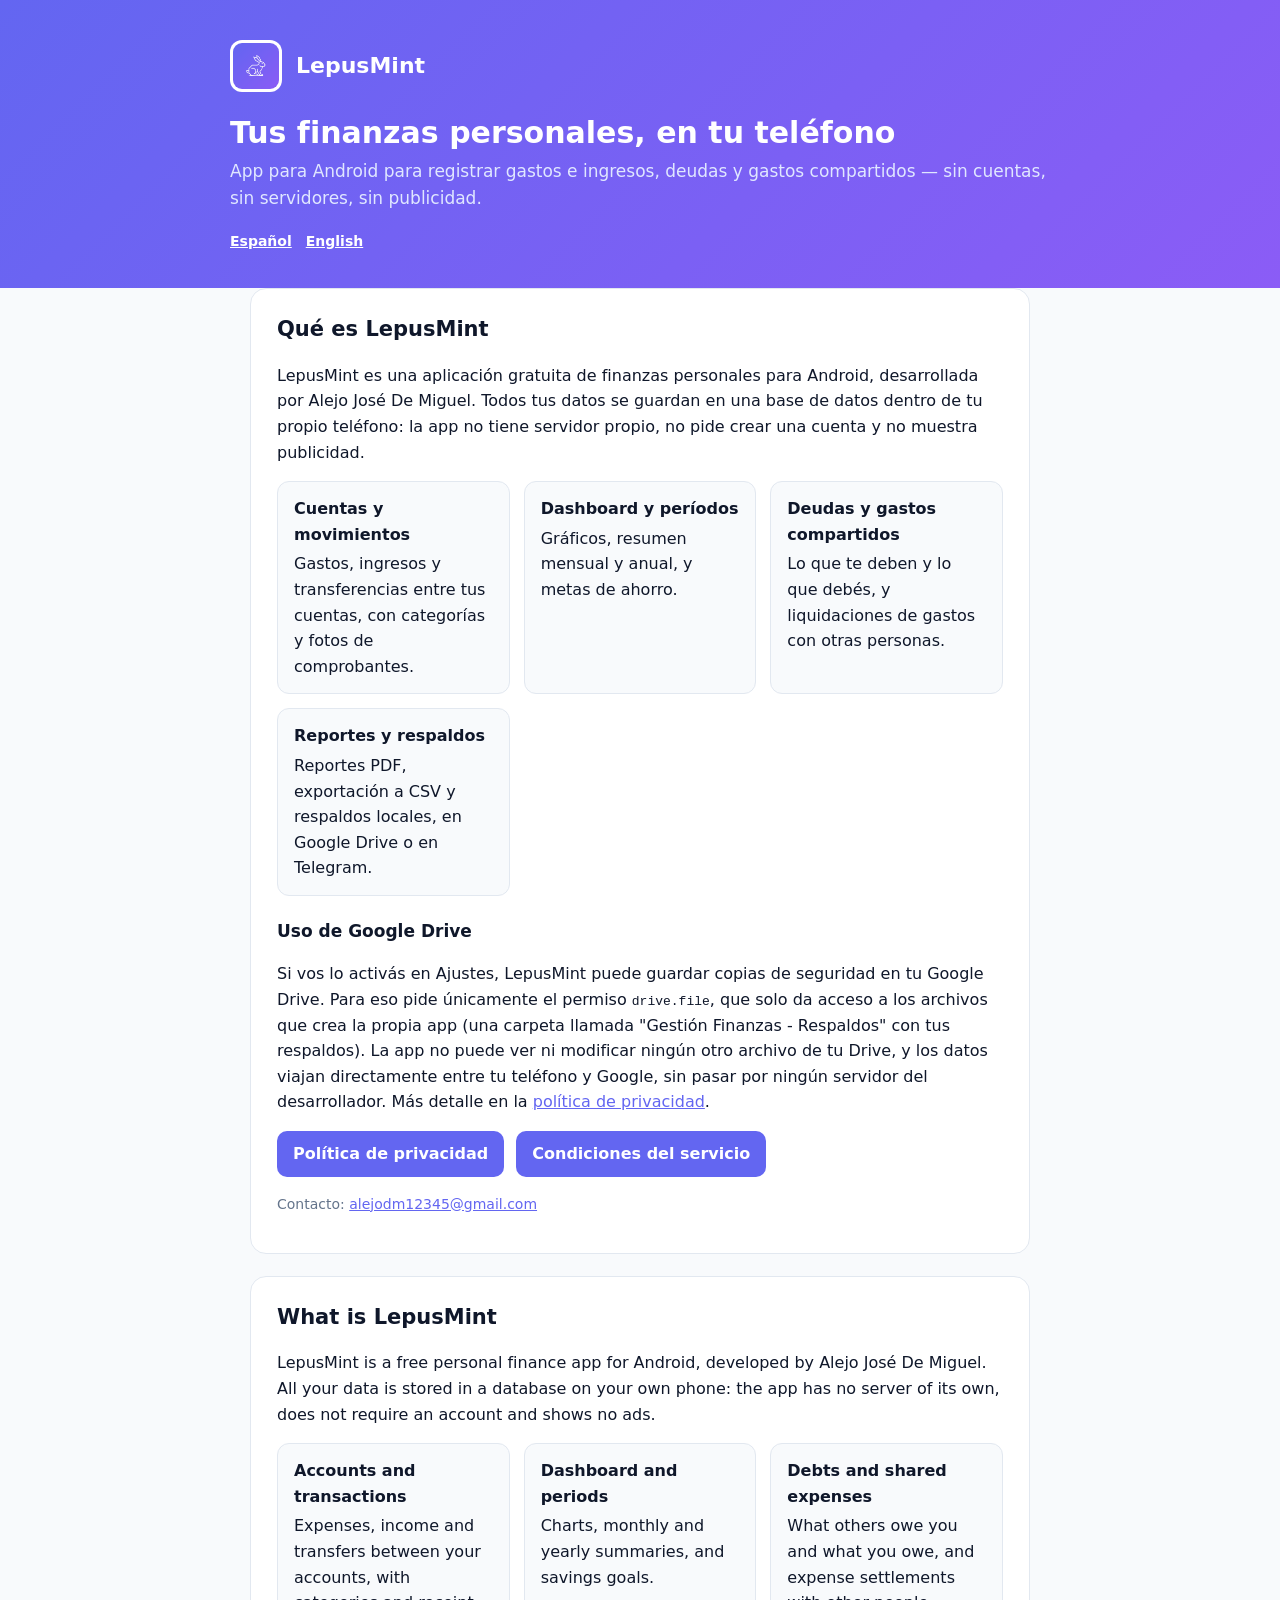
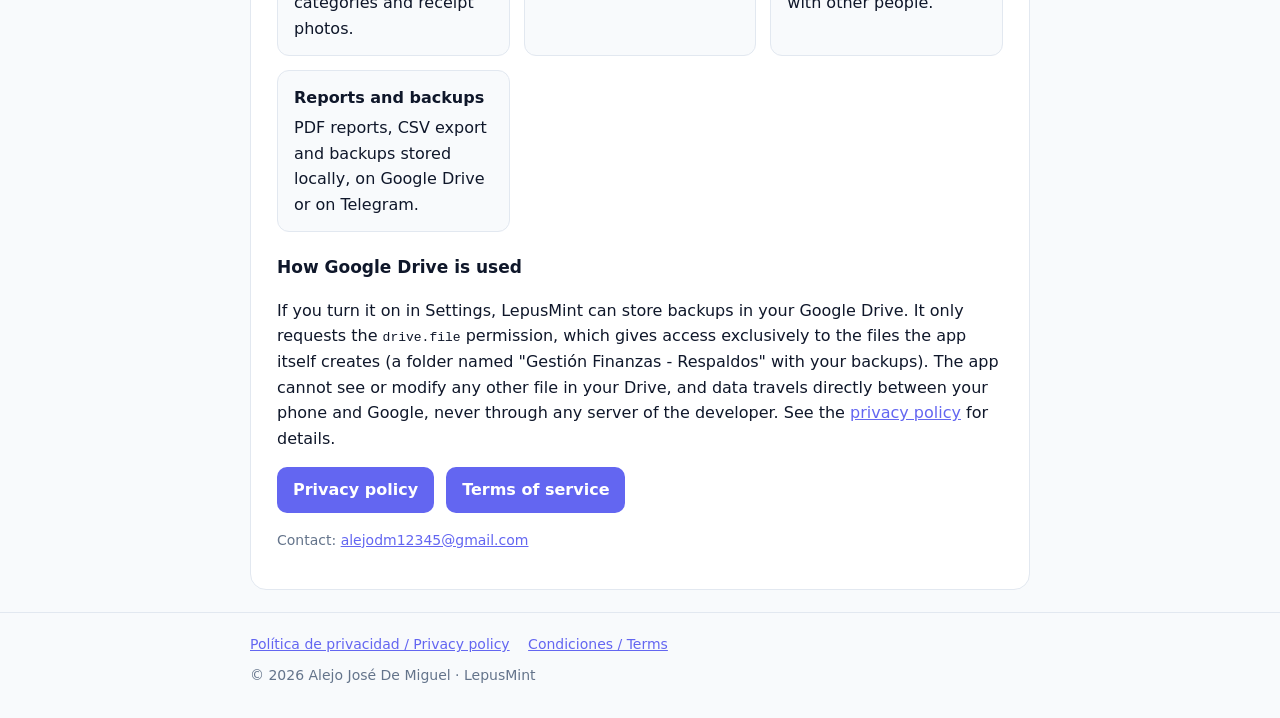
==== index.html @ 1aad2ca0 "Sitio de LepusMint: página principal, política de privacidad y condiciones" ====
<!DOCTYPE html>
<html lang="es">
<head>
  <meta charset="utf-8">
  <meta name="viewport" content="width=device-width, initial-scale=1">
  <title>LepusMint — Finanzas personales</title>
  <meta name="description" content="LepusMint es una app de finanzas personales para Android: cuentas, movimientos, deudas, gastos compartidos y respaldos, con todos tus datos guardados en tu propio teléfono.">
  <link rel="icon" href="lepusmint-logo.png">
  <link rel="stylesheet" href="style.css">
</head>
<body>
  <header>
    <div class="wrap">
      <a class="brand" href="./"><img src="lepusmint-logo.png" alt="LepusMint"><span>LepusMint</span></a>
      <h1>Tus finanzas personales, en tu teléfono</h1>
      <p>App para Android para registrar gastos e ingresos, deudas y gastos compartidos — sin cuentas, sin servidores, sin publicidad.</p>
      <nav class="lang"><a href="#es">Español</a><a href="#en">English</a></nav>
    </div>
  </header>

  <main class="wrap">
    <section class="card" id="es">
      <h2>Qué es LepusMint</h2>
      <p>
        LepusMint es una aplicación gratuita de finanzas personales para Android, desarrollada por
        Alejo José De Miguel. Todos tus datos se guardan en una base de datos dentro de tu propio
        teléfono: la app no tiene servidor propio, no pide crear una cuenta y no muestra publicidad.
      </p>
      <div class="features">
        <div class="feature"><strong>Cuentas y movimientos</strong>Gastos, ingresos y transferencias entre tus cuentas, con categorías y fotos de comprobantes.</div>
        <div class="feature"><strong>Dashboard y períodos</strong>Gráficos, resumen mensual y anual, y metas de ahorro.</div>
        <div class="feature"><strong>Deudas y gastos compartidos</strong>Lo que te deben y lo que debés, y liquidaciones de gastos con otras personas.</div>
        <div class="feature"><strong>Reportes y respaldos</strong>Reportes PDF, exportación a CSV y respaldos locales, en Google Drive o en Telegram.</div>
      </div>

      <h3>Uso de Google Drive</h3>
      <p>
        Si vos lo activás en Ajustes, LepusMint puede guardar copias de seguridad en tu Google Drive.
        Para eso pide únicamente el permiso <code>drive.file</code>, que solo da acceso a los archivos
        que crea la propia app (una carpeta llamada "Gestión Finanzas - Respaldos" con tus respaldos).
        La app no puede ver ni modificar ningún otro archivo de tu Drive, y los datos viajan
        directamente entre tu teléfono y Google, sin pasar por ningún servidor del desarrollador.
        Más detalle en la <a href="privacy.html">política de privacidad</a>.
      </p>

      <div class="links">
        <a href="privacy.html">Política de privacidad</a>
        <a href="terms.html">Condiciones del servicio</a>
      </div>
      <p class="muted" style="margin-top:16px;">Contacto: <a href="mailto:alejodm12345@gmail.com">alejodm12345@gmail.com</a></p>
    </section>

    <section class="card" id="en">
      <h2>What is LepusMint</h2>
      <p>
        LepusMint is a free personal finance app for Android, developed by Alejo José De Miguel. All
        your data is stored in a database on your own phone: the app has no server of its own, does
        not require an account and shows no ads.
      </p>
      <div class="features">
        <div class="feature"><strong>Accounts and transactions</strong>Expenses, income and transfers between your accounts, with categories and receipt photos.</div>
        <div class="feature"><strong>Dashboard and periods</strong>Charts, monthly and yearly summaries, and savings goals.</div>
        <div class="feature"><strong>Debts and shared expenses</strong>What others owe you and what you owe, and expense settlements with other people.</div>
        <div class="feature"><strong>Reports and backups</strong>PDF reports, CSV export and backups stored locally, on Google Drive or on Telegram.</div>
      </div>

      <h3>How Google Drive is used</h3>
      <p>
        If you turn it on in Settings, LepusMint can store backups in your Google Drive. It only
        requests the <code>drive.file</code> permission, which gives access exclusively to the files
        the app itself creates (a folder named "Gestión Finanzas - Respaldos" with your backups). The
        app cannot see or modify any other file in your Drive, and data travels directly between your
        phone and Google, never through any server of the developer. See the
        <a href="privacy.html#en">privacy policy</a> for details.
      </p>

      <div class="links">
        <a href="privacy.html#en">Privacy policy</a>
        <a href="terms.html#en">Terms of service</a>
      </div>
      <p class="muted" style="margin-top:16px;">Contact: <a href="mailto:alejodm12345@gmail.com">alejodm12345@gmail.com</a></p>
    </section>
  </main>

  <footer>
    <div class="wrap">
      <a href="privacy.html">Política de privacidad / Privacy policy</a>
      <a href="terms.html">Condiciones / Terms</a>
      <div style="margin-top:8px;">© 2026 Alejo José De Miguel · LepusMint</div>
    </div>
  </footer>
</body>
</html>
---- style.css ----
:root {
  --primary: #6366f1;
  --tertiary: #8b5cf6;
  --text: #0f172a;
  --muted: #64748b;
  --border: #e2e8f0;
  --bg: #f8fafc;
  --card: #ffffff;
}

* { box-sizing: border-box; }

body {
  margin: 0;
  font-family: system-ui, -apple-system, "Segoe UI", Roboto, Helvetica, Arial, sans-serif;
  color: var(--text);
  background: var(--bg);
  line-height: 1.6;
}

header {
  background: linear-gradient(135deg, var(--primary), var(--tertiary));
  color: #fff;
  padding: 40px 20px 36px;
}

.wrap {
  max-width: 820px;
  margin: 0 auto;
  padding: 0 20px;
}

header .wrap { padding: 0; }

.brand {
  display: flex;
  align-items: center;
  gap: 14px;
  text-decoration: none;
  color: #fff;
}

.brand img {
  width: 52px;
  height: 52px;
  border-radius: 12px;
  background: #fff;
  padding: 3px;
}

.brand span { font-size: 22px; font-weight: 700; }

header h1 { font-size: 30px; margin: 22px 0 6px; line-height: 1.25; }
header p { margin: 0; color: #e0e7ff; font-size: 17px; }

nav.lang {
  margin-top: 18px;
  font-size: 14px;
}
nav.lang a { color: #fff; font-weight: 600; margin-right: 14px; }

main { padding: 32px 0 48px; }

section.card {
  background: var(--card);
  border: 1px solid var(--border);
  border-radius: 16px;
  padding: 24px 26px;
  margin-bottom: 22px;
}

h2 { font-size: 21px; margin: 0 0 12px; }
h3 { font-size: 17px; margin: 22px 0 6px; }

ul { padding-left: 22px; }
li { margin-bottom: 6px; }

a { color: var(--primary); }

.features {
  display: grid;
  grid-template-columns: repeat(auto-fit, minmax(220px, 1fr));
  gap: 14px;
  margin-top: 14px;
}

.feature {
  border: 1px solid var(--border);
  border-radius: 12px;
  padding: 14px 16px;
  background: var(--bg);
}
.feature strong { display: block; margin-bottom: 4px; }

.muted { color: var(--muted); font-size: 14px; }

.links {
  display: flex;
  flex-wrap: wrap;
  gap: 12px;
  margin-top: 8px;
}
.links a {
  display: inline-block;
  padding: 10px 16px;
  border-radius: 10px;
  background: var(--primary);
  color: #fff;
  text-decoration: none;
  font-weight: 600;
}

footer {
  border-top: 1px solid var(--border);
  padding: 20px 0 32px;
  color: var(--muted);
  font-size: 14px;
}
footer a { margin-right: 14px; }
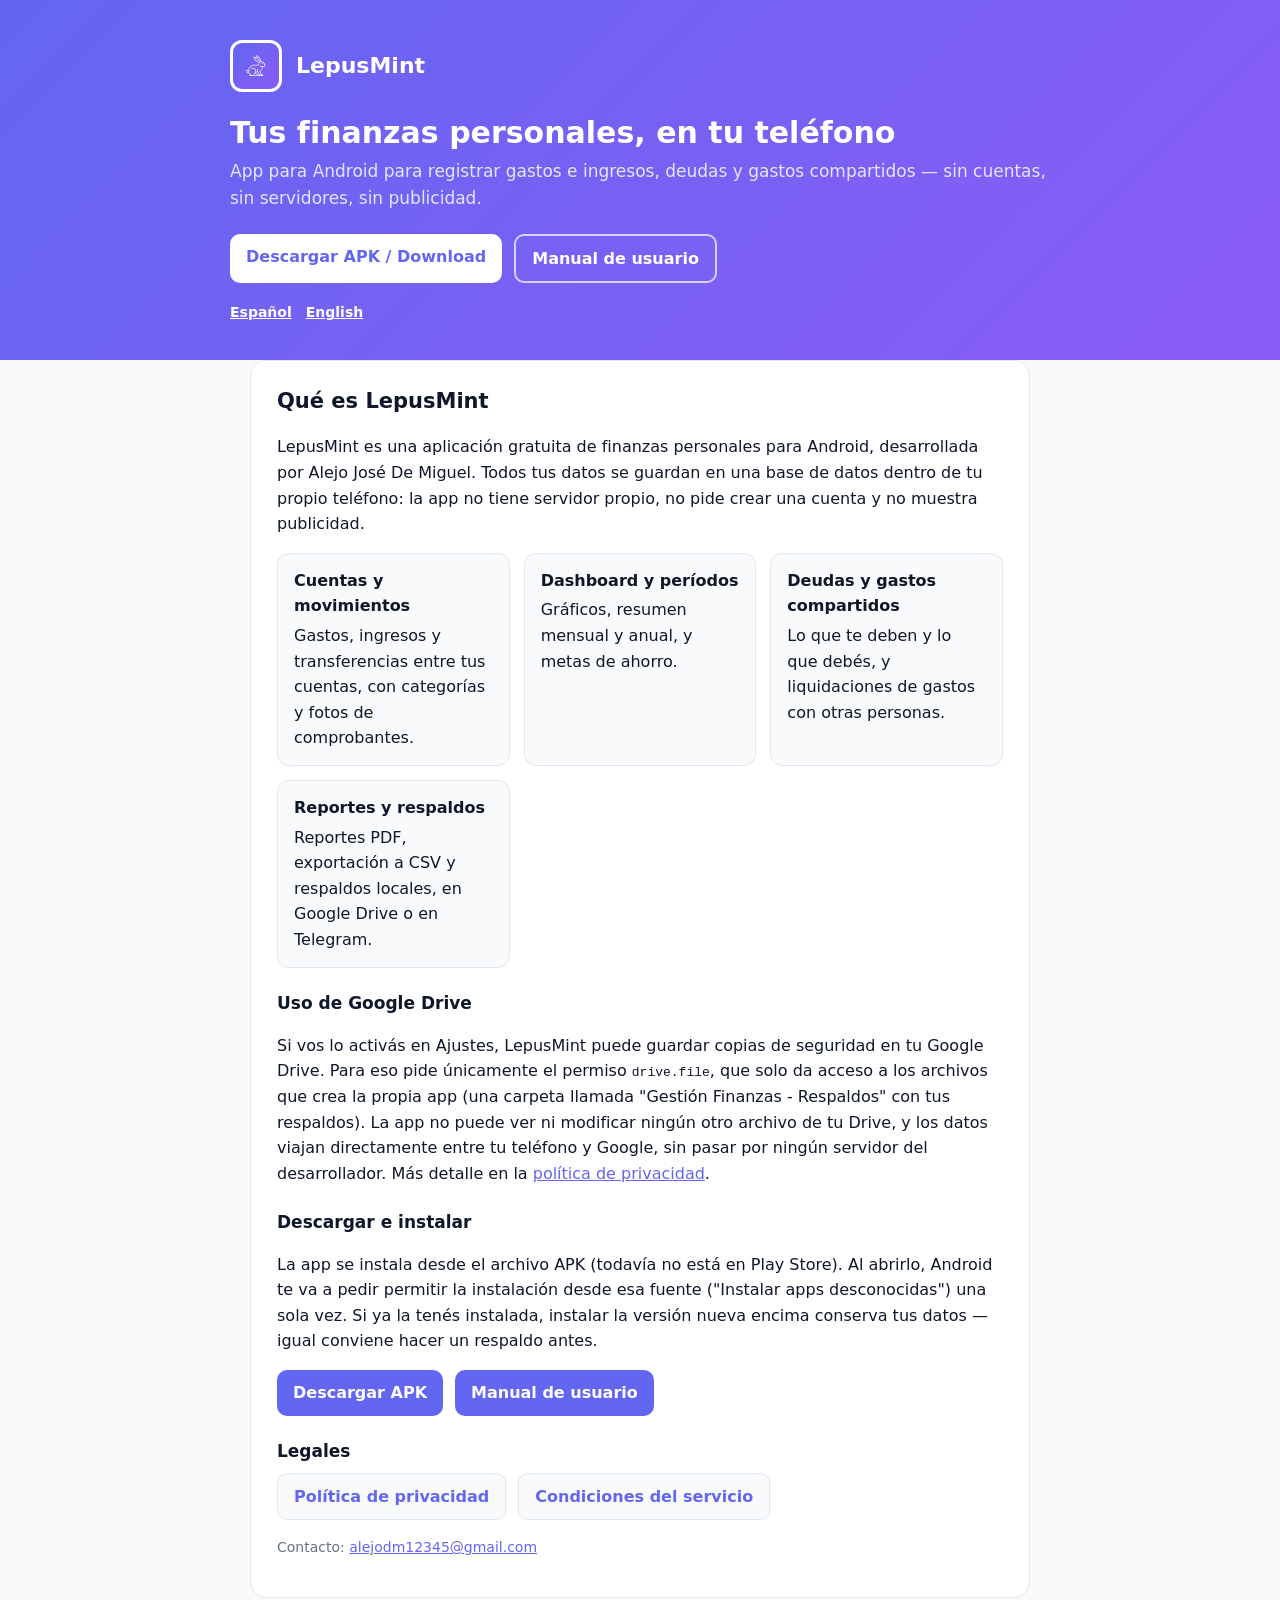
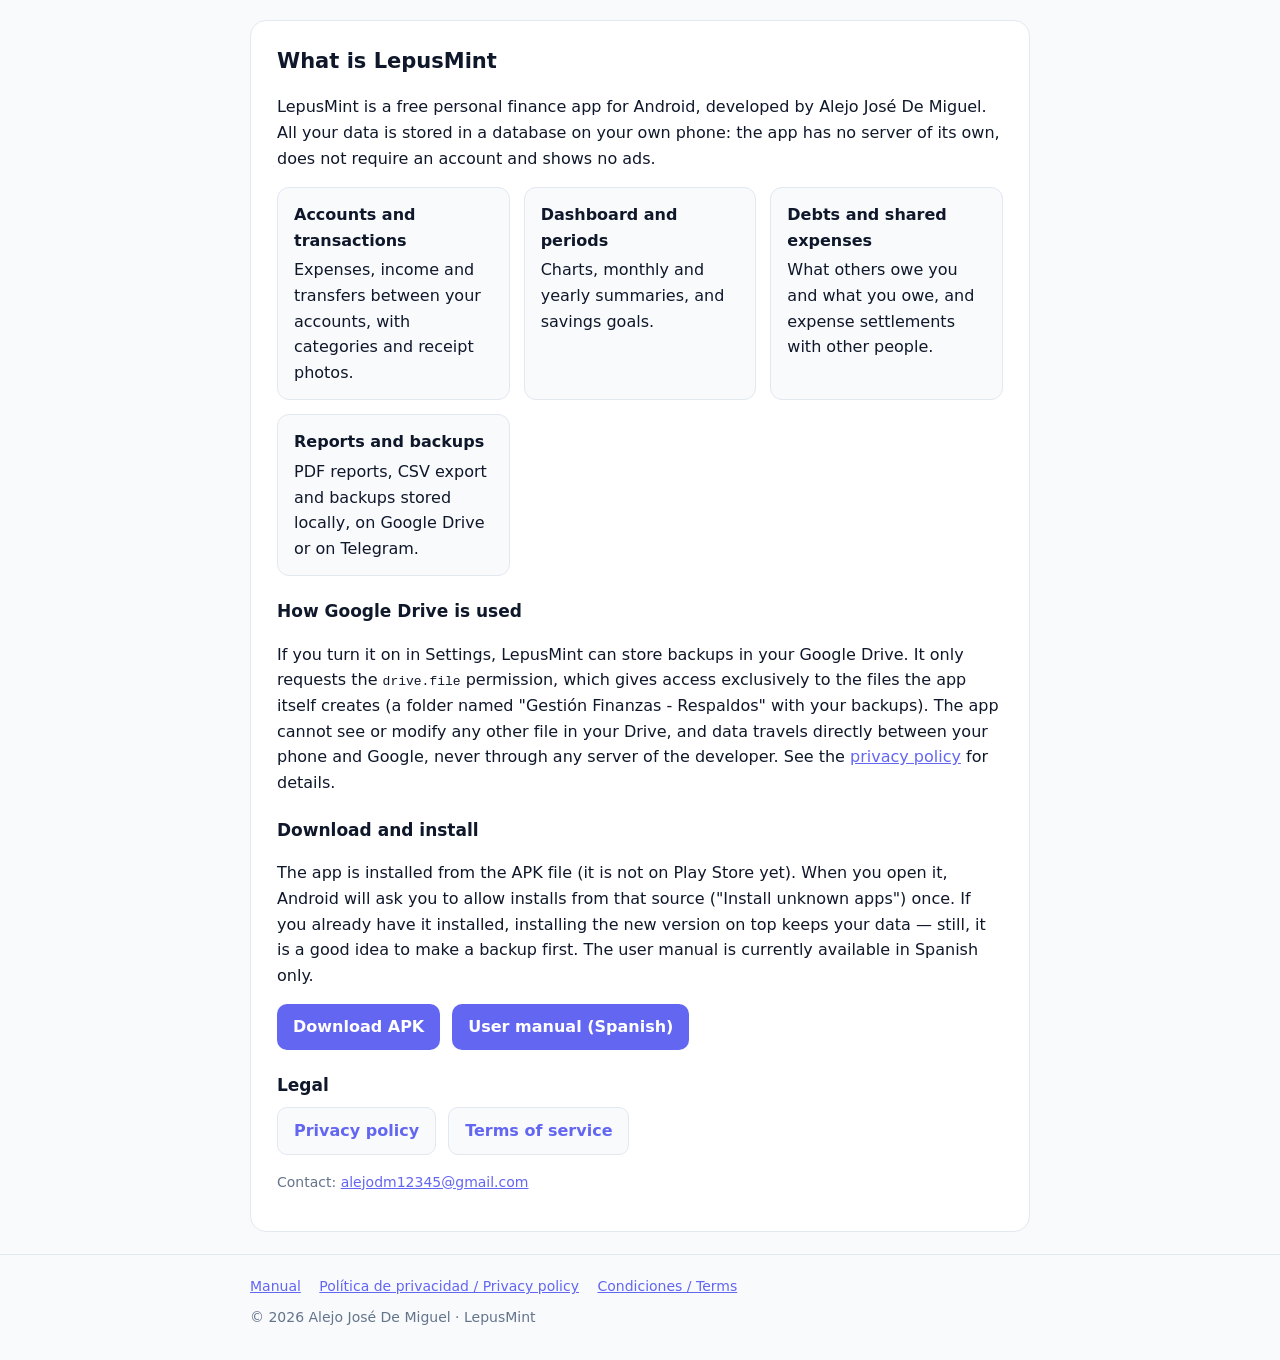
==== commit 614210d4: "Agrega descarga del APK (última release) y el manual de usuario" ====
--- a/index.html
+++ b/index.html
@@ -14,6 +14,10 @@
       <a class="brand" href="./"><img src="lepusmint-logo.png" alt="LepusMint"><span>LepusMint</span></a>
       <h1>Tus finanzas personales, en tu teléfono</h1>
       <p>App para Android para registrar gastos e ingresos, deudas y gastos compartidos — sin cuentas, sin servidores, sin publicidad.</p>
+      <div class="links hero-links">
+        <a class="cta" href="https://github.com/AlejoDM/lepusmint/releases/latest/download/LepusMint.apk">Descargar APK / Download</a>
+        <a class="ghost" href="manual.html">Manual de usuario</a>
+      </div>
       <nav class="lang"><a href="#es">Español</a><a href="#en">English</a></nav>
     </div>
   </header>
@@ -43,7 +47,20 @@
         Más detalle en la <a href="privacy.html">política de privacidad</a>.
       </p>
 
+      <h3>Descargar e instalar</h3>
+      <p>
+        La app se instala desde el archivo APK (todavía no está en Play Store). Al abrirlo, Android te
+        va a pedir permitir la instalación desde esa fuente ("Instalar apps desconocidas") una sola vez.
+        Si ya la tenés instalada, instalar la versión nueva encima conserva tus datos — igual conviene
+        hacer un respaldo antes.
+      </p>
       <div class="links">
+        <a href="https://github.com/AlejoDM/lepusmint/releases/latest/download/LepusMint.apk">Descargar APK</a>
+        <a href="manual.html">Manual de usuario</a>
+      </div>
+
+      <h3>Legales</h3>
+      <div class="links secondary">
         <a href="privacy.html">Política de privacidad</a>
         <a href="terms.html">Condiciones del servicio</a>
       </div>
@@ -74,7 +91,20 @@
         <a href="privacy.html#en">privacy policy</a> for details.
       </p>
 
+      <h3>Download and install</h3>
+      <p>
+        The app is installed from the APK file (it is not on Play Store yet). When you open it, Android
+        will ask you to allow installs from that source ("Install unknown apps") once. If you already
+        have it installed, installing the new version on top keeps your data — still, it is a good idea
+        to make a backup first. The user manual is currently available in Spanish only.
+      </p>
       <div class="links">
+        <a href="https://github.com/AlejoDM/lepusmint/releases/latest/download/LepusMint.apk">Download APK</a>
+        <a href="manual.html">User manual (Spanish)</a>
+      </div>
+
+      <h3>Legal</h3>
+      <div class="links secondary">
         <a href="privacy.html#en">Privacy policy</a>
         <a href="terms.html#en">Terms of service</a>
       </div>
@@ -84,6 +114,7 @@
 
   <footer>
     <div class="wrap">
+      <a href="manual.html">Manual</a>
       <a href="privacy.html">Política de privacidad / Privacy policy</a>
       <a href="terms.html">Condiciones / Terms</a>
       <div style="margin-top:8px;">© 2026 Alejo José De Miguel · LepusMint</div>
--- a/style.css
+++ b/style.css
@@ -117,3 +117,8 @@
   font-size: 14px;
 }
 footer a { margin-right: 14px; }
+
+.hero-links { margin-top: 22px; }
+.hero-links a.cta { background: #fff; color: var(--primary); }
+.hero-links a.ghost { background: transparent; color: #fff; border: 2px solid rgba(255, 255, 255, 0.7); }
+.links.secondary a { background: var(--bg); color: var(--primary); border: 1px solid var(--border); }
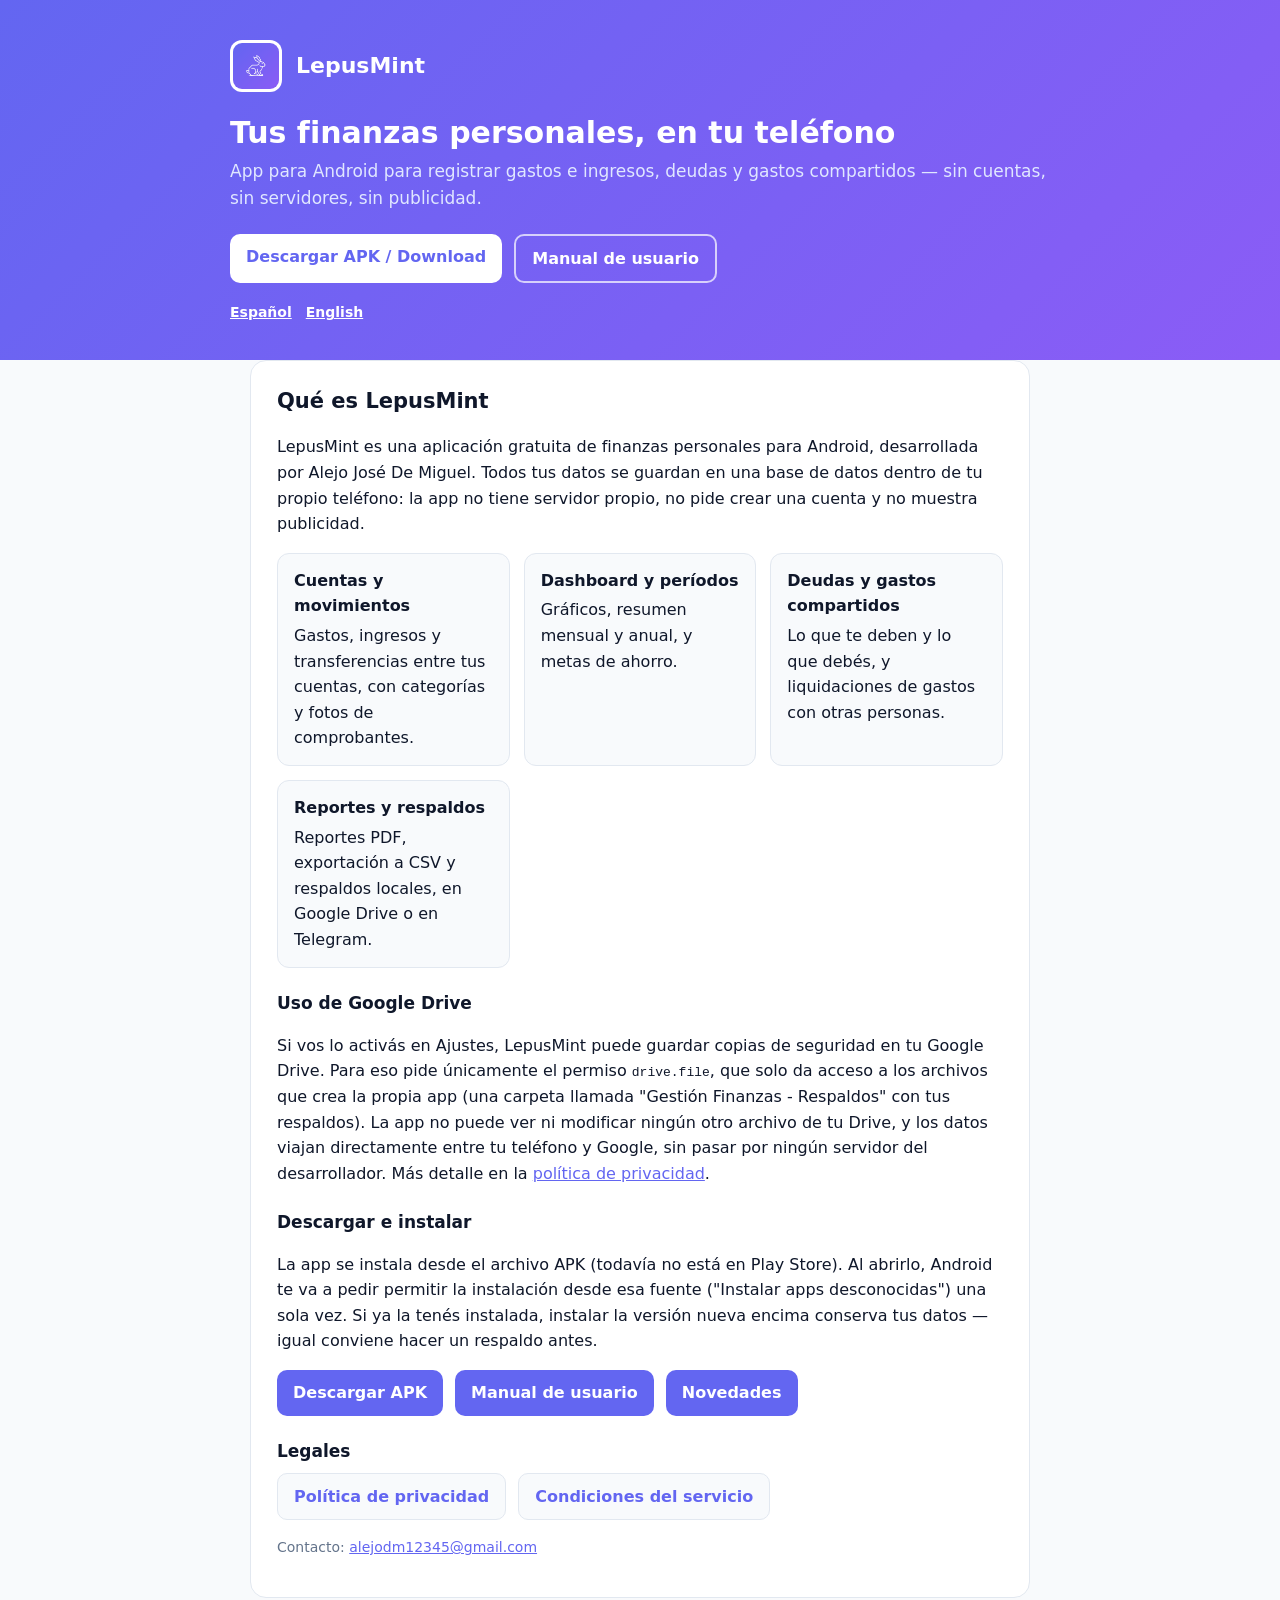
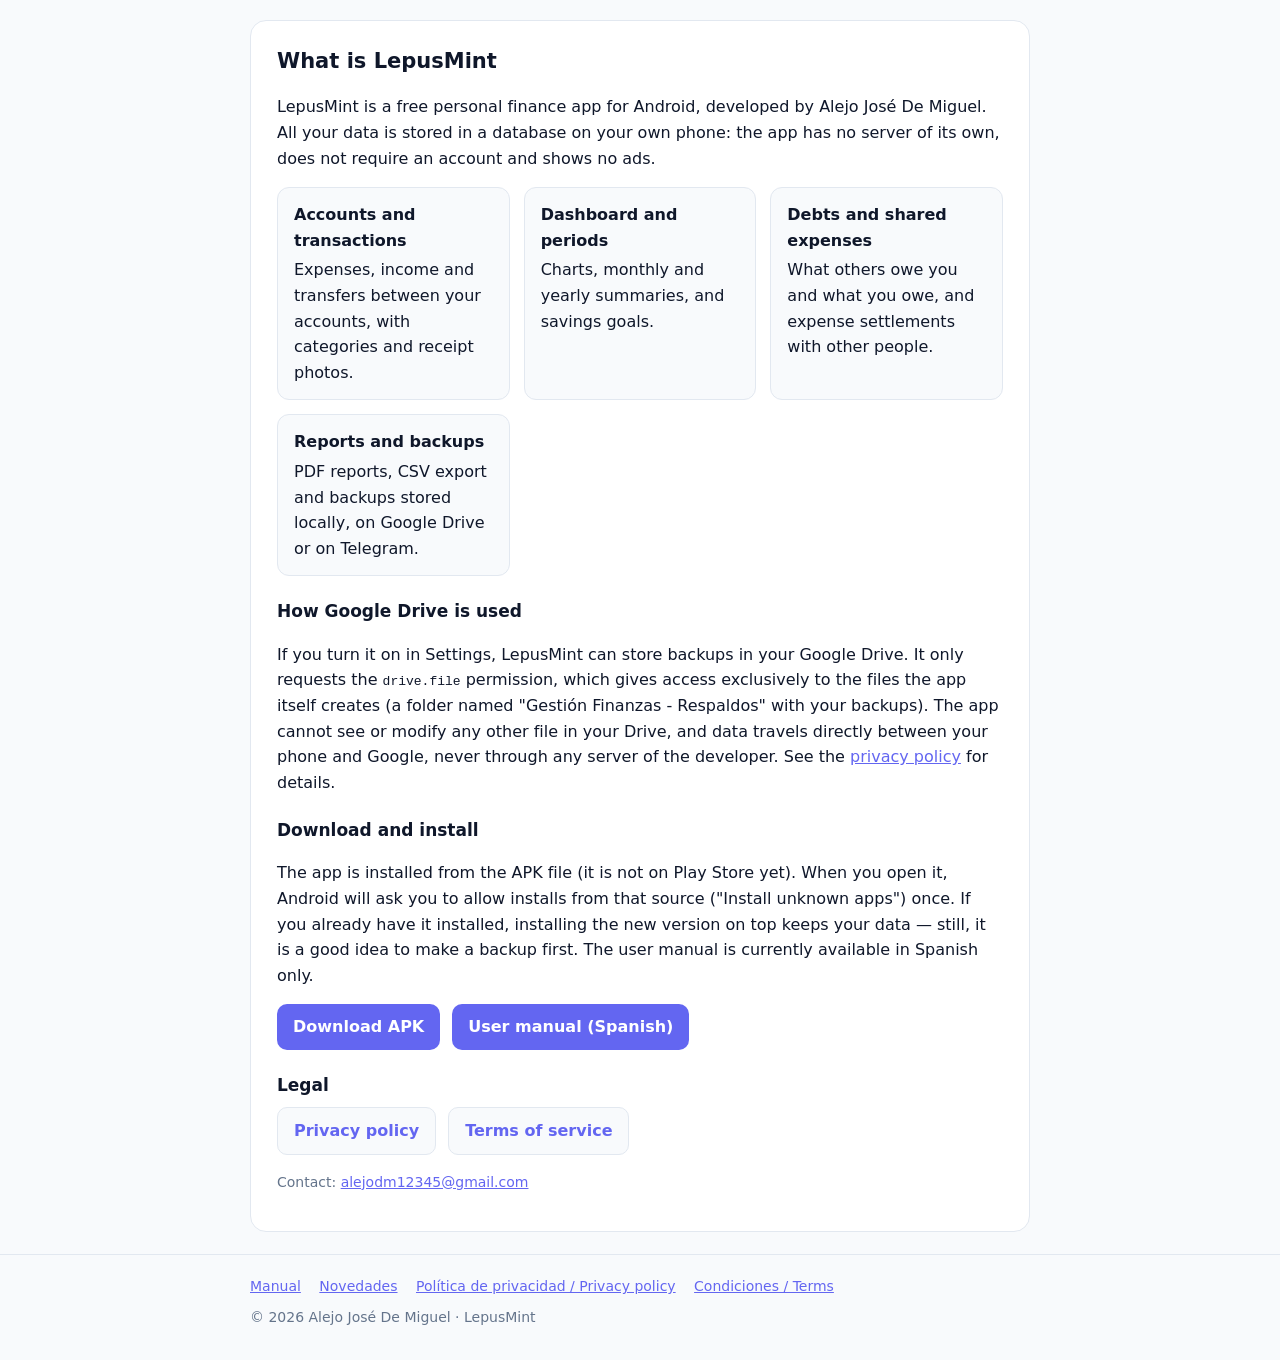
==== commit 4e06af42: "Agrega las novedades de LepusMint (CHANGELOG y página Novedades)" ====
--- a/index.html
+++ b/index.html
@@ -3,8 +3,67 @@
 <head>
   <meta charset="utf-8">
   <meta name="viewport" content="width=device-width, initial-scale=1">
-  <title>LepusMint — Finanzas personales</title>
-  <meta name="description" content="LepusMint es una app de finanzas personales para Android: cuentas, movimientos, deudas, gastos compartidos y respaldos, con todos tus datos guardados en tu propio teléfono.">
+  <meta name="google-site-verification" content="Fow7k-uevMTotjqjItCi2-fHGCYd-7_JOabVFNyev8k" />
+  <title>LepusMint — App gratis de finanzas personales para Android</title>
+  <meta name="description" content="Controlá gastos, ingresos, deudas y gastos compartidos. App gratis para Android, sin cuentas ni publicidad: tus datos quedan en tu teléfono.">
+  <meta name="author" content="Alejo José De Miguel">
+  <meta name="robots" content="index, follow">
+  <meta name="theme-color" content="#6366f1">
+  <link rel="canonical" href="https://alejodm.github.io/lepusmint-gestionfinanzas/">
+  <meta property="og:type" content="website">
+  <meta property="og:site_name" content="LepusMint">
+  <meta property="og:title" content="LepusMint — App gratis de finanzas personales para Android">
+  <meta property="og:description" content="Controlá gastos, ingresos, deudas y gastos compartidos. App gratis para Android, sin cuentas ni publicidad: tus datos quedan en tu teléfono.">
+  <meta property="og:url" content="https://alejodm.github.io/lepusmint-gestionfinanzas/">
+  <meta property="og:image" content="https://alejodm.github.io/lepusmint-gestionfinanzas/og-image.png">
+  <meta property="og:image:width" content="1200">
+  <meta property="og:image:height" content="630">
+  <meta property="og:image:alt" content="LepusMint — Tus finanzas personales, en tu teléfono">
+  <meta property="og:locale" content="es_AR">
+  <meta property="og:locale:alternate" content="en_US">
+  <meta name="twitter:card" content="summary_large_image">
+  <meta name="twitter:title" content="LepusMint — App gratis de finanzas personales para Android">
+  <meta name="twitter:description" content="Controlá gastos, ingresos, deudas y gastos compartidos. App gratis para Android, sin cuentas ni publicidad: tus datos quedan en tu teléfono.">
+  <meta name="twitter:image" content="https://alejodm.github.io/lepusmint-gestionfinanzas/og-image.png">
+  <script type="application/ld+json">
+{
+  "@context": "https://schema.org",
+  "@type": "SoftwareApplication",
+  "name": "LepusMint",
+  "alternateName": "Gestión Finanzas",
+  "description": "Controlá gastos, ingresos, deudas y gastos compartidos. App gratis para Android, sin cuentas ni publicidad: tus datos quedan en tu teléfono.",
+  "url": "https://alejodm.github.io/lepusmint-gestionfinanzas/",
+  "image": "https://alejodm.github.io/lepusmint-gestionfinanzas/lepusmint-logo.png",
+  "screenshot": "https://alejodm.github.io/lepusmint-gestionfinanzas/og-image.png",
+  "operatingSystem": "Android",
+  "applicationCategory": "FinanceApplication",
+  "inLanguage": [
+    "es",
+    "en"
+  ],
+  "isAccessibleForFree": true,
+  "downloadUrl": "https://github.com/AlejoDM/lepusmint-gestionfinanzas/releases/latest/download/LepusMint.apk",
+  "installUrl": "https://github.com/AlejoDM/lepusmint-gestionfinanzas/releases/latest/download/LepusMint.apk",
+  "offers": {
+    "@type": "Offer",
+    "price": "0",
+    "priceCurrency": "ARS"
+  },
+  "author": {
+    "@type": "Person",
+    "name": "Alejo José De Miguel",
+    "email": "alejodm12345@gmail.com"
+  },
+  "featureList": [
+    "Registro de gastos, ingresos y transferencias",
+    "Deudas por persona",
+    "Gastos compartidos y liquidaciones",
+    "Reportes PDF y exportación a CSV",
+    "Respaldos en Google Drive y Telegram",
+    "Español e inglés"
+  ]
+}
+  </script>
   <link rel="icon" href="lepusmint-logo.png">
   <link rel="stylesheet" href="style.css">
 </head>
@@ -15,7 +74,7 @@
       <h1>Tus finanzas personales, en tu teléfono</h1>
       <p>App para Android para registrar gastos e ingresos, deudas y gastos compartidos — sin cuentas, sin servidores, sin publicidad.</p>
       <div class="links hero-links">
-        <a class="cta" href="https://github.com/AlejoDM/lepusmint/releases/latest/download/LepusMint.apk">Descargar APK / Download</a>
+        <a class="cta" href="https://github.com/AlejoDM/lepusmint-gestionfinanzas/releases/latest/download/LepusMint.apk">Descargar APK / Download</a>
         <a class="ghost" href="manual.html">Manual de usuario</a>
       </div>
       <nav class="lang"><a href="#es">Español</a><a href="#en">English</a></nav>
@@ -55,8 +114,9 @@
         hacer un respaldo antes.
       </p>
       <div class="links">
-        <a href="https://github.com/AlejoDM/lepusmint/releases/latest/download/LepusMint.apk">Descargar APK</a>
+        <a href="https://github.com/AlejoDM/lepusmint-gestionfinanzas/releases/latest/download/LepusMint.apk">Descargar APK</a>
         <a href="manual.html">Manual de usuario</a>
+        <a href="novedades.html">Novedades</a>
       </div>
 
       <h3>Legales</h3>
@@ -99,7 +159,7 @@
         to make a backup first. The user manual is currently available in Spanish only.
       </p>
       <div class="links">
-        <a href="https://github.com/AlejoDM/lepusmint/releases/latest/download/LepusMint.apk">Download APK</a>
+        <a href="https://github.com/AlejoDM/lepusmint-gestionfinanzas/releases/latest/download/LepusMint.apk">Download APK</a>
         <a href="manual.html">User manual (Spanish)</a>
       </div>
 
@@ -115,6 +175,7 @@
   <footer>
     <div class="wrap">
       <a href="manual.html">Manual</a>
+      <a href="novedades.html">Novedades</a>
       <a href="privacy.html">Política de privacidad / Privacy policy</a>
       <a href="terms.html">Condiciones / Terms</a>
       <div style="margin-top:8px;">© 2026 Alejo José De Miguel · LepusMint</div>
